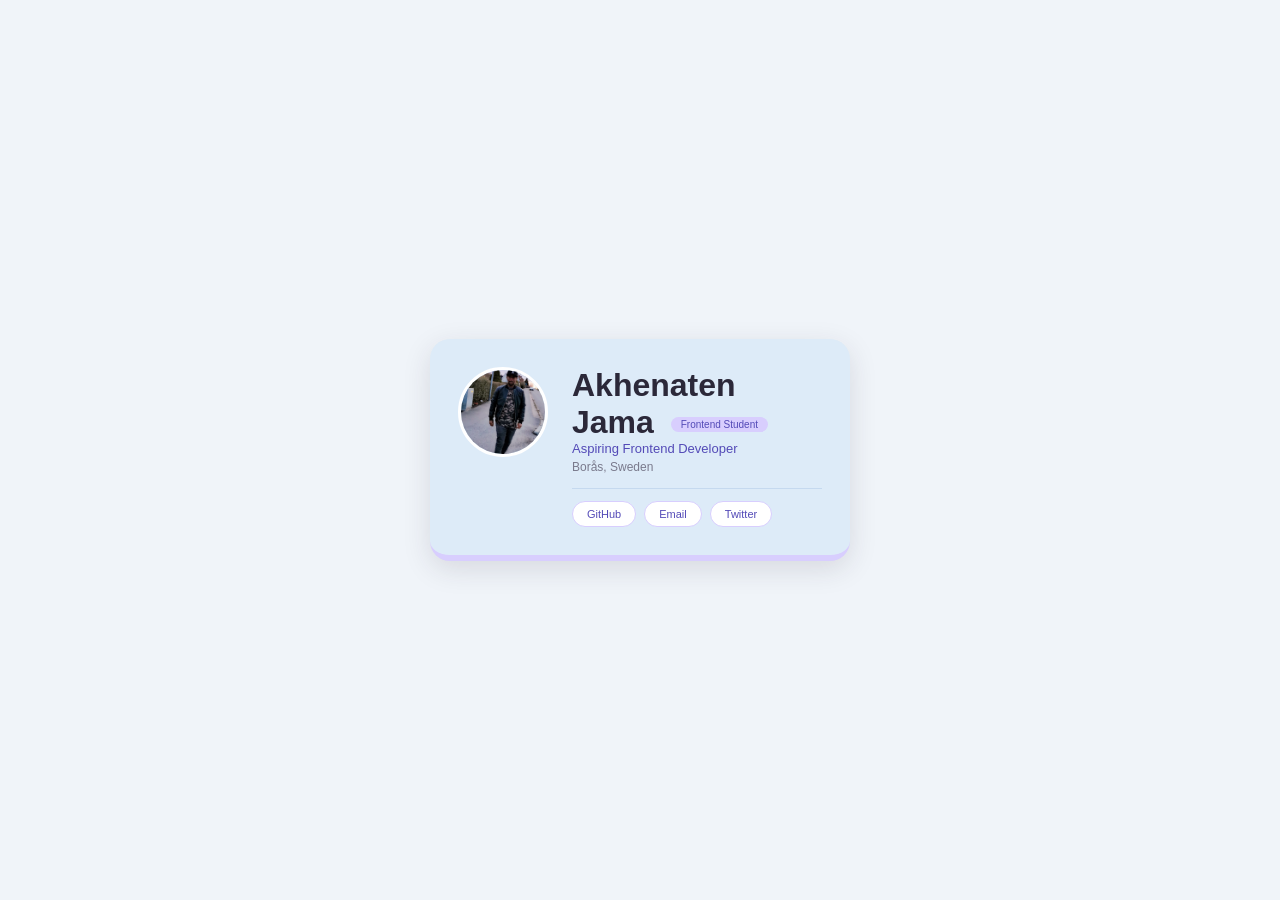
==== business-card/index.html @ 63f6b851 "Update business card badge text" ====
<!DOCTYPE html>
<html lang="en">
  <head>
    <meta charset="UTF-8" />
    <meta name="viewport" content="width=device-width, initial-scale=1.0" />
    <title>Akhenaten Jama — Business Card</title>
    <link rel="stylesheet" href="index.css" />
  </head>
  <body>
    <div class="card">
      <img class="avatar" src="images/pic.jpeg" alt="Akhenaten Jama" />
      <div class="info">
        <h1>Akhenaten Jama <span class="badge">Frontend Student</span></h1>
        <p class="role">Aspiring Frontend Developer</p>
        <h4 class="location">Borås, Sweden</h4>
        <hr class="divider" />
        <div class="socials">
          <a class="social-btn" href="https://github.com/Akhenaten88" target="_blank">GitHub</a>
          <a class="social-btn" href="mailto:akhenatenjama88@gmail.com">Email</a>
          <a class="social-btn" href="https://x.com/AkhenatenJama" target="_blank">Twitter</a>

        </div>
      </div>
    </div>
  </body>
</html>
---- business-card/index.css ----
* {
  box-sizing: border-box;
  margin: 0;
  padding: 0;
}

body {
  font-family: Verdana, Geneva, Tahoma, sans-serif;
  background: #f0f4f9;
  display: flex;
  justify-content: center;
  align-items: center;
  min-height: 100vh;
}

@keyframes fadeSlideUp {
  from {
    opacity: 0;
    transform: translateY(24px);
  }
  to {
    opacity: 1;
    transform: translateY(0);
  }
}

.card {
  width: 100%;
  max-width: 420px;
  padding: 28px;
  display: flex;
  gap: 24px;
  align-items: flex-start;
  background: #ddebf8;
  color: #2b2839;
  border-radius: 20px;
  border-bottom: 6px solid #d8cefe;
  box-shadow: 0 8px 28px rgba(43, 40, 57, 0.13);
  animation: fadeSlideUp 0.6s ease both;
  transition: transform 0.3s ease, box-shadow 0.3s ease;
}

.card:hover {
  transform: translateY(-8px);
  box-shadow: 0 20px 40px rgba(43, 40, 57, 0.18);
}

.avatar {
  width: 90px;
  height: 90px;
  border-radius: 50%;
  object-fit: cover;
  border: 3px solid #fff;
  flex-shrink: 0;
  background: #d8cefe;
}

.info {
  flex: 1;
}

.info h3 {
  font-size: 17px;
  font-weight: 600;
  color: #2b2839;
  margin-bottom: 4px;
}

.role {
  font-size: 13px;
  color: #534ab7;
  margin-bottom: 4px;
}

.location {
  font-size: 12px;
  font-weight: 400;
  color: #7a7a8c;
}

.badge {
  display: inline-block;
  margin-left: 8px;
  background: #d8cefe;
  color: #534ab7;
  font-size: 10px;
  font-weight: 500;
  padding: 2px 10px;
  border-radius: 999px;
  vertical-align: middle;
}

.divider {
  border: none;
  border-top: 1px solid #c5d9ef;
  margin: 14px 0 12px;
}

.socials {
  display: flex;
  gap: 8px;
  flex-wrap: wrap;
}

.social-btn {
  display: inline-flex;
  align-items: center;
  padding: 6px 14px;
  border-radius: 999px;
  font-size: 11px;
  font-weight: 500;
  text-decoration: none;
  color: #534ab7;
  background: #fff;
  border: 1.5px solid #d8cefe;
  transition: background 0.2s ease, transform 0.2s ease, border-color 0.2s ease;
}

.social-btn:hover {
  background: #d8cefe;
  border-color: #b0a0f5;
  transform: scale(1.05);
}
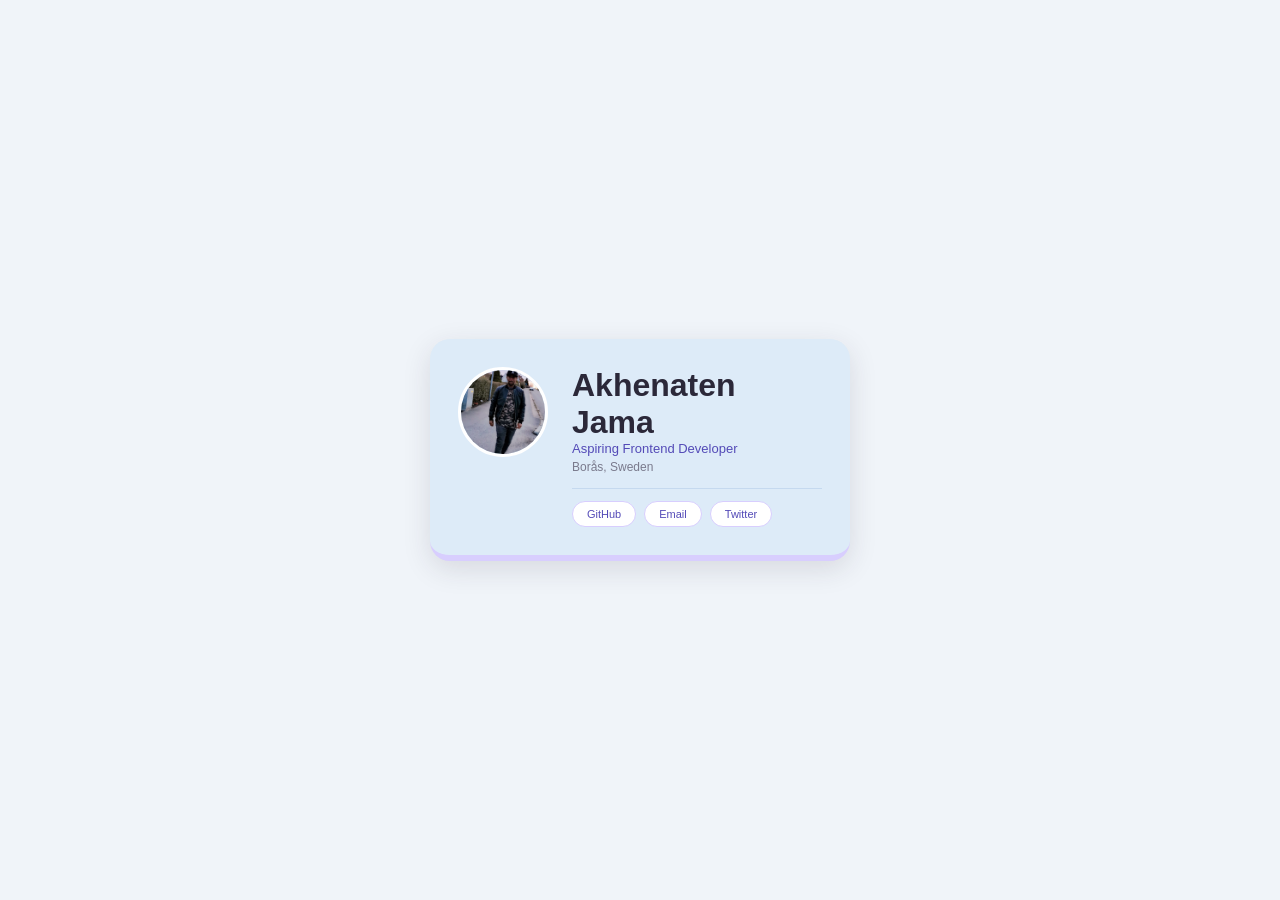
==== commit 7b605533: "Update business card badge text" ====
--- a/business-card/index.html
+++ b/business-card/index.html
@@ -10,9 +10,9 @@
     <div class="card">
       <img class="avatar" src="images/pic.jpeg" alt="Akhenaten Jama" />
       <div class="info">
-        <h1>Akhenaten Jama <span class="badge">Frontend Student</span></h1>
+        <h1>Akhenaten Jama</h1>
         <p class="role">Aspiring Frontend Developer</p>
-        <h4 class="location">Borås, Sweden</h4>
+        <p class="location">Borås, Sweden</p>
         <hr class="divider" />
         <div class="socials">
           <a class="social-btn" href="https://github.com/Akhenaten88" target="_blank">GitHub</a>
